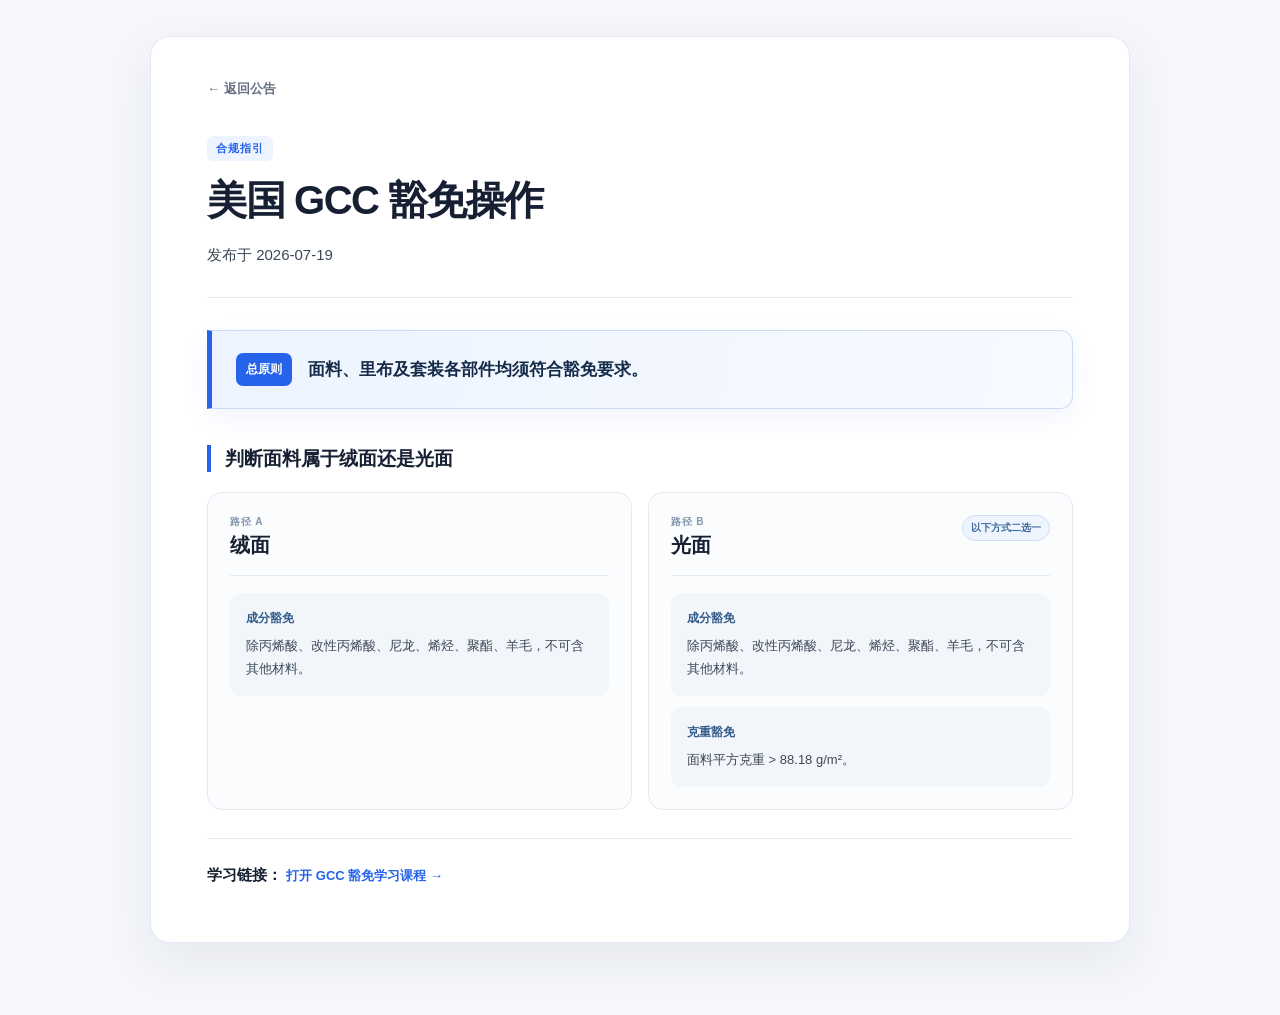
==== notice-gcc-exemption.html @ ce492dc9 "0719" ====
<!DOCTYPE html>
<html lang="zh-CN">
<head>
    <meta charset="UTF-8">
    <meta name="viewport" content="width=device-width, initial-scale=1.0">
    <meta name="description" content="美国 GCC 豁免操作说明">
    <title>美国 GCC 豁免操作 - 叉烧虫导航站</title>
    <link rel="stylesheet" href="css/style.css">
</head>
<body>
    <main class="notice-page">
        <article class="notice-article gcc-notice-article">
            <a class="notice-back" href="index.html#announcement">← 返回公告</a>

            <header class="notice-header">
                <span class="notice-label">合规指引</span>
                <h1>美国 GCC 豁免操作</h1>
                <p class="notice-date">发布于 2026-07-19</p>
            </header>

            <div class="notice-lead gcc-principle">
                <span>总原则</span>
                面料、里布及套装各部件均须符合豁免要求。
            </div>

            <section class="gcc-content">
                <div class="gcc-question">
                    <h2>判断面料属于绒面还是光面</h2>
                </div>

                <div class="gcc-branches">
                    <section class="gcc-branch">
                        <div class="gcc-branch-heading">
                            <div>
                                <span class="gcc-path-label">路径 A</span>
                                <h2>绒面</h2>
                            </div>
                        </div>

                        <div class="gcc-rule">
                            <span class="gcc-rule-type">成分豁免</span>
                            <p>除丙烯酸、改性丙烯酸、尼龙、烯烃、聚酯、羊毛，不可含其他材料。</p>
                        </div>
                    </section>

                    <section class="gcc-branch">
                        <div class="gcc-branch-heading">
                            <div>
                                <span class="gcc-path-label">路径 B</span>
                                <h2>光面</h2>
                            </div>
                            <span class="gcc-choice-label">以下方式二选一</span>
                        </div>

                        <div class="gcc-rule-list">
                            <div class="gcc-rule">
                                <span class="gcc-rule-type">成分豁免</span>
                                <p>除丙烯酸、改性丙烯酸、尼龙、烯烃、聚酯、羊毛，不可含其他材料。</p>
                            </div>

                            <div class="gcc-rule">
                                <span class="gcc-rule-type">克重豁免</span>
                                <p>面料平方克重 &gt; 88.18 g/m²。</p>
                            </div>
                        </div>
                    </section>
                </div>

                <p class="gcc-learning-link">
                    <strong>学习链接：</strong>
                    <a
                        href="https://agentseller.temu.com/main/course/detail?courseId=2501030000019"
                        target="_blank"
                        rel="noopener noreferrer"
                    >打开 GCC 豁免学习课程 →</a>
                </p>
            </section>
        </article>
    </main>
</body>
</html>
---- css/style.css ----
:root {
    --primary: #2563eb;
    --primary-dark: #1d4ed8;

    --background: #f5f7fb;
    --surface: #ffffff;

    --text: #172033;
    --muted: #667085;

    --border: #e4e8f0;

    --radius: 16px;

    --shadow:
        0 10px 30px rgba(26, 39, 66, 0.08);
}

* {
    margin: 0;
    padding: 0;
    box-sizing: border-box;
}

html {
    scroll-behavior: smooth;
}

body {
    min-height: 100vh;

    background: var(--background);
    color: var(--text);

    font-family:
        "PingFang SC",
        "Microsoft YaHei",
        Arial,
        sans-serif;
}

button,
input {
    font: inherit;
}

button {
    cursor: pointer;
}

a {
    color: inherit;
    text-decoration: none;
}

.site-header {
    position: sticky;
    top: 0;
    z-index: 1000;

    background: rgba(255, 255, 255, 0.96);
    border-bottom: 1px solid var(--border);
    backdrop-filter: blur(14px);
}

.header-inner {
    width: min(1200px, calc(100% - 40px));
    height: 76px;
    margin: 0 auto;

    display: grid;
    grid-template-columns: 1fr auto 1fr;
    align-items: center;
}

.site-logo {
    justify-self: start;

    font-size: 25px;
    font-weight: 800;
    letter-spacing: -1px;
}

.top-navigation {
    display: flex;
    align-items: center;
    gap: 42px;
}

.top-navigation a {
    color: #30394c;
    font-size: 15px;
    font-weight: 700;
}

.top-navigation a:hover {
    color: var(--primary);
}

.theme-toggle {
    justify-self: end;

    width: 44px;
    height: 44px;

    border: 0;
    border-radius: 50%;

    background: #eef4ff;
}

.page-container {
    width: min(1200px, calc(100% - 40px));
    margin: 22px auto 70px;
}

.hero-banner {
    height: 255px;

    border-radius: 18px;

    background-image:
        linear-gradient(
            90deg,
            rgba(0, 0, 0, 0.18),
            rgba(0, 0, 0, 0)
        ),
        url("../assets/suit-banner.jpg");

    background-position: center;
    background-size: cover;

    box-shadow: var(--shadow);
}

.announcement-section {
    margin-top: 24px;
}

.section-heading {
    display: flex;
    align-items: center;
    gap: 12px;

    padding: 20px 26px 14px;

    background: var(--surface);
    border: 1px solid var(--border);
    border-bottom: 0;
    border-radius: var(--radius) var(--radius) 0 0;
}

.section-heading-mark {
    font-size: 22px;
}

.section-heading h1 {
    font-size: 22px;
}

.announcement-list {
    overflow: hidden;

    background: var(--surface);
    border: 1px solid var(--border);
    border-radius: 0 0 var(--radius) var(--radius);

    box-shadow: var(--shadow);
}

.announcement-item {
    min-height: 72px;
    padding: 20px 28px;

    display: flex;
    align-items: center;
    justify-content: space-between;
    gap: 20px;

    border-bottom: 1px solid var(--border);
}

.announcement-item:last-child {
    border-bottom: 0;
}

.announcement-item.is-clickable {
    cursor: pointer;
    transition: background-color 0.18s ease;
}

.announcement-item.is-clickable:hover {
    background: #f7faff;
}

.announcement-item.is-clickable .announcement-title-row strong {
    color: var(--primary);
}

.notice-page {
    min-height: 100vh;
    padding: 36px 20px 72px;
    background: var(--background);
}

.notice-article {
    width: min(900px, 100%);
    margin: 0 auto;
    padding: 42px 56px 54px;
    background: var(--surface);
    border: 1px solid var(--border);
    border-radius: 20px;
    box-shadow: 0 18px 50px rgba(23, 42, 76, 0.07);
}

.notice-back {
    display: inline-flex;
    align-items: center;
    margin-bottom: 38px;
    color: var(--muted);
    font-size: 13px;
    font-weight: 700;
    transition: color 0.2s ease;
}

.notice-back:hover {
    color: var(--primary);
}

.notice-header {
    padding-bottom: 28px;
    border-bottom: 1px solid var(--border);
}

.notice-label {
    display: inline-flex;
    margin-bottom: 14px;
    padding: 5px 9px;
    border-radius: 6px;
    background: #edf4ff;
    color: var(--primary);
    font-size: 11px;
    font-weight: 800;
    letter-spacing: 0.08em;
}

.notice-article h1 {
    margin: 0 0 15px;
    max-width: 760px;
    font-size: clamp(27px, 4vw, 40px);
    line-height: 1.28;
    letter-spacing: -0.035em;
}

.notice-date {
    margin: 0;
    color: var(--muted);
    font-size: 12px;
}

.notice-lead {
    margin: 32px 0 36px;
    padding: 18px 20px;
    border-left: 3px solid var(--primary);
    background: #f6f9fe;
    color: var(--text);
    font-weight: 700;
    line-height: 1.75;
}

.notice-article p {
    margin: 0;
    color: #3d4858;
    font-size: 15px;
    line-height: 1.85;
}

.notice-content h2 {
    margin: 0 0 18px;
    font-size: 18px;
}

.notice-steps {
    display: grid;
    gap: 0;
    margin: 0;
    padding: 0;
    list-style: none;
}

.notice-steps li {
    display: grid;
    grid-template-columns: 42px minmax(0, 1fr);
    gap: 16px;
    padding: 20px 0;
    border-bottom: 1px solid var(--border);
}

.notice-step-number {
    padding-top: 2px;
    color: #8da6c8;
    font-size: 12px;
    font-weight: 800;
    letter-spacing: 0.08em;
}

.notice-steps strong {
    display: block;
    margin-bottom: 6px;
    color: var(--text);
    font-size: 15px;
}

.notice-entry {
    margin-top: 28px !important;
    padding-top: 2px;
}

.notice-entry strong {
    color: var(--text);
}

.notice-entry a {
    display: inline-flex;
    margin-left: 5px;
    color: var(--primary);
    font-size: 13px;
    font-weight: 800;
    white-space: nowrap;
}

.notice-entry a:hover {
    text-decoration: underline;
}

body.dark .notice-label {
    background: #26364a;
    color: #a9c4e3;
}

body.dark .notice-lead {
    background: #202b3f;
}

body.dark .notice-article p {
    color: #bdc7d6;
}

.gcc-notice-article {
    width: min(980px, 100%);
}

.gcc-principle {
    display: flex;
    align-items: center;
    gap: 16px;
    padding: 22px 24px;
    border: 1px solid #c9dbf5;
    border-left: 5px solid var(--primary);
    border-radius: 0 13px 13px 0;
    background: linear-gradient(100deg, #edf4ff 0%, #f7faff 100%);
    color: #162b49;
    font-size: 17px;
    font-weight: 800;
    box-shadow: 0 8px 24px rgba(37, 99, 235, 0.07);
}

.gcc-principle span {
    flex-shrink: 0;
    padding: 6px 10px;
    border-radius: 7px;
    background: var(--primary);
    color: #ffffff;
    font-size: 12px;
    font-weight: 800;
}

.gcc-question {
    margin-bottom: 20px;
    padding-left: 14px;
    border-left: 4px solid var(--primary);
}

.gcc-question h2 {
    font-size: 19px;
    line-height: 1.45;
}

.gcc-branches {
    display: grid;
    grid-template-columns: repeat(2, minmax(0, 1fr));
    gap: 16px;
}

.gcc-branch {
    padding: 22px;
    border: 1px solid var(--border);
    border-radius: 15px;
    background: #fbfcfe;
}

.gcc-branch-heading {
    min-height: 50px;
    display: flex;
    align-items: flex-start;
    justify-content: space-between;
    gap: 14px;
    margin-bottom: 17px;
    padding-bottom: 16px;
    border-bottom: 1px solid var(--border);
}

.gcc-path-label {
    display: block;
    margin-bottom: 3px;
    color: #8295ad;
    font-size: 10px;
    font-weight: 800;
    letter-spacing: 0.08em;
}

.gcc-branch-heading h2 {
    font-size: 20px;
}

.gcc-choice-label {
    flex-shrink: 0;
    padding: 5px 8px;
    border: 1px solid #cfe0f7;
    border-radius: 999px;
    background: #eef5ff;
    color: #426a9c;
    font-size: 10px;
    font-weight: 800;
}

.gcc-rule-list {
    display: grid;
    gap: 11px;
}

.gcc-rule {
    padding: 15px 16px;
    border-radius: 11px;
    background: #f2f6fb;
}

.gcc-rule-type {
    display: inline-flex;
    margin-bottom: 8px;
    color: #315b89;
    font-size: 12px;
    font-weight: 800;
}

.gcc-rule p {
    font-size: 13px;
    line-height: 1.75;
}

.gcc-learning-link {
    margin-top: 28px !important;
    padding-top: 22px;
    border-top: 1px solid var(--border);
}

.gcc-learning-link strong {
    color: var(--text);
}

.gcc-learning-link a {
    color: var(--primary);
    font-size: 13px;
    font-weight: 800;
}

.gcc-learning-link a:hover {
    text-decoration: underline;
}

body.dark .gcc-principle {
    border-color: #354a65;
    border-left-color: var(--primary);
    background: linear-gradient(100deg, #203047 0%, #1d283a 100%);
    color: #eef4ff;
}

body.dark .gcc-principle span {
    background: #3f73cf;
    color: #ffffff;
}

body.dark .gcc-choice-label {
    background: #26364a;
    color: #a9c4e3;
    border-color: #354a65;
}

body.dark .gcc-branch {
    background: #1c2638;
}

body.dark .gcc-rule {
    background: #222e42;
}

body.dark .gcc-rule-type {
    color: #a9c4e3;
}

@media (max-width: 600px) {
    .notice-page {
        padding: 12px 10px 36px;
    }

    .notice-article {
        padding: 25px 20px 34px;
        border-radius: 14px;
    }

    .notice-back {
        margin-bottom: 27px;
    }

    .notice-header {
        padding-bottom: 22px;
    }

    .notice-lead {
        margin: 24px 0 28px;
        padding: 15px 16px;
    }

    .notice-article p {
        font-size: 14px;
    }

    .notice-steps li {
        grid-template-columns: 32px minmax(0, 1fr);
        gap: 10px;
        padding: 17px 0;
    }

    .notice-entry a {
        display: table;
        margin: 8px 0 0;
    }

    .gcc-principle {
        align-items: flex-start;
        flex-direction: column;
        gap: 8px;
    }

    .gcc-branches {
        grid-template-columns: 1fr;
    }

    .gcc-branch {
        padding: 18px;
    }

    .gcc-learning-link a {
        display: table;
        margin-top: 7px;
    }
}

.announcement-title-row {
    display: flex;
    align-items: center;
    gap: 7px;

    font-size: 15px;
}

.announcement-badge {
    padding: 3px 7px;

    border-radius: 6px;

    font-size: 11px;
    font-weight: 800;
}

.announcement-badge.pinned {
    background: #fff4d8;
    color: #9a6b12;
}

.announcement-badge.new {
    background: #2563eb;
    color: #ffffff;
}

.announcement-date {
    flex-shrink: 0;

    color: var(--muted);
    font-size: 14px;
}

.featured-path {
    margin-top: 28px;
}

.featured-path-title-row {
    display: flex;
    align-items: center;
    justify-content: space-between;
    gap: 18px;
}

.featured-path-toggle {
    width: 36px;
    height: 36px;
    display: inline-flex;
    align-items: center;
    justify-content: center;
    flex-shrink: 0;
    border: 1px solid var(--border);
    border-radius: 9px;
    background: var(--surface);
    color: var(--muted);
    transition: border-color 0.18s ease, color 0.18s ease, background 0.18s ease;
}

.featured-path-toggle:hover {
    border-color: #bfd0e7;
    background: #f4f8fd;
    color: var(--primary);
}

.featured-path-toggle-icon {
    width: 9px;
    height: 9px;
    border-top: 2px solid currentColor;
    border-left: 2px solid currentColor;
    transform: translateY(2px) rotate(45deg);
    transition: transform 0.22s ease;
}

.featured-path-toggle.is-collapsed .featured-path-toggle-icon {
    transform: translateY(-2px) rotate(225deg);
}

.featured-path-list[hidden] {
    display: none;
}

body.dark .featured-path-toggle:hover {
    background: #26364a;
}

.featured-path-list {
    display: grid;
    gap: 8px;
}

.featured-path-row {
    display: grid;
    grid-template-columns: 106px minmax(0, 1fr) 64px;
    align-items: center;
    gap: 16px;
    min-height: 58px;
    padding: 10px 12px 10px 14px;
    border: 1px solid var(--border);
    border-radius: 12px;
    background: var(--surface);
    box-shadow: 0 1px 2px rgba(15, 23, 42, 0.025);
    transition: border-color 0.18s ease, box-shadow 0.18s ease, transform 0.18s ease;
}

.featured-path-row:hover {
    border-color: #cbd9ec;
    box-shadow: 0 7px 20px rgba(23, 42, 76, 0.07);
    transform: translateY(-1px);
}

.featured-path-category {
    display: inline-flex;
    justify-content: center;
    padding: 6px 8px;
    border: 1px solid #d9e4f3;
    border-radius: 7px;
    background: #f1f5fb;
    color: #294766;
    font-size: 13px;
    font-weight: 700;
    white-space: nowrap;
}

.featured-path-value {
    display: flex;
    align-items: center;
    gap: 7px;
    min-width: 0;
}

.featured-path-exempt {
    flex-shrink: 0;
    padding: 3px 6px;
    border: 1px solid #ccefb9;
    border-radius: 6px;
    background: #f0fbe9;
    color: #3a9d17;
    font-size: 11px;
    font-weight: 800;
}

.featured-path-breadcrumb {
    display: flex;
    align-items: center;
    flex-wrap: wrap;
    gap: 3px 6px;
    min-width: 0;
    color: var(--muted);
    font-size: 12px;
    line-height: 1.55;
}

.featured-path-segment:last-of-type {
    color: var(--text);
    font-weight: 700;
}

.featured-path-separator {
    color: #b4bfce;
    font-size: 16px;
    line-height: 1;
}

.featured-path-copy {
    min-height: 34px;
    padding: 0 11px;
    border: 1px solid #d2e1fb;
    border-radius: 8px;
    background: #f4f8ff;
    color: var(--primary);
    font-size: 12px;
    font-weight: 700;
    transition: 0.2s;
}

.featured-path-copy:hover {
    border-color: var(--primary);
    background: var(--primary);
    color: #ffffff;
}

.featured-path-copy.is-copied {
    border-color: #bce5c8;
    background: #eaf8ee;
    color: #218a3c;
}

@media (max-width: 760px) {
    .featured-path-list {
        gap: 7px;
    }

    .featured-path-row {
        grid-template-columns: auto minmax(0, 1fr) 54px;
        gap: 8px;
        padding: 10px;
    }

    .featured-path-category {
        padding: 6px 8px;
        font-size: 12px;
    }

    .featured-path-value {
        align-items: flex-start;
        flex-wrap: wrap;
        gap: 4px 6px;
    }

    .featured-path-breadcrumb {
        font-size: 11px;
        line-height: 1.55;
    }

    .featured-path-copy {
        min-height: 34px;
        font-size: 12px;
    }
}

.directory-section {
    margin-top: 30px;
    scroll-margin-top: 100px;
}

.category-heading {
    margin-bottom: 16px;
    padding-left: 14px;

    border-left: 4px solid var(--primary);
}

.category-heading h2 {
    font-size: 21px;
}

.contact-grid {
    display: grid;
    grid-template-columns: repeat(2, minmax(0, 1fr));
    gap: 14px;
}

.contact-wide-row {
    grid-column: 1 / -1;
    display: flex;
    align-items: center;
    justify-content: space-between;
    gap: 24px;
    padding: 18px 20px;
    background: var(--surface);
    border: 1px solid var(--border);
    border-radius: var(--radius);
    box-shadow: var(--shadow);
}

.contact-wide-content {
    min-width: 0;
}

.contact-wide-content h3 {
    margin-bottom: 8px;
    font-size: 16px;
}

.onboarding-details {
    display: flex;
    align-items: center;
    flex-wrap: wrap;
    gap: 7px 24px;
}

.contact-detail-group {
    display: flex;
    align-items: center;
    flex-wrap: wrap;
}

.contact-detail-label {
    color: var(--muted);
    font-size: 13px;
}

.contact-onboarding-link {
    color: var(--primary);
    font-size: 13px;
    font-weight: 700;
    word-break: break-all;
}

.contact-onboarding-link:hover {
    text-decoration: underline;
}

.contact-invite-code {
    padding: 3px 8px;
    border-radius: 6px;
    background: #fff5dc;
    color: #a66300;
    font-size: 13px;
    letter-spacing: 0.04em;
}

.contact-wide-actions {
    display: flex;
    flex-shrink: 0;
    gap: 8px;
}

.contact-wide-button {
    min-height: 36px;
    padding: 0 13px;
    border: 1px solid #d7e2f2;
    border-radius: 9px;
    background: #f7f9fc;
    color: #405269;
    font-size: 12px;
    font-weight: 800;
}

.contact-wide-button.primary {
    border-color: #d2e1fb;
    background: #edf4ff;
    color: var(--primary);
}

.contact-wide-button:hover {
    transform: translateY(-1px);
    filter: brightness(0.98);
}

.address-content p {
    margin: 2px 0 0;
    color: var(--muted);
    font-size: 13px;
    line-height: 1.55;
}

.contact-card {
    min-height: 108px;
    padding: 16px 18px;

    display: flex;
    align-items: center;
    gap: 14px;

    background: var(--surface);
    border: 1px solid var(--border);
    border-radius: var(--radius);

    box-shadow: var(--shadow);
}

.contact-card-icon {
    width: 44px;
    height: 44px;

    display: flex;
    align-items: center;
    justify-content: center;
    flex-shrink: 0;

    border-radius: 13px;

    background: #f0f5ff;

    font-family: "Apple Color Emoji", "Segoe UI Emoji", sans-serif;
    font-size: 23px;
    line-height: 1;
}

/* 微信：低饱和青绿色 */
.contact-card-copy .contact-card-icon {
    background: #edf7f4;
}

/* 电话：柔和灰蓝色 */
.contact-card-phone .contact-card-icon {
    background: #eff4fa;
}

.contact-card-body {
    min-width: 0;
    flex: 1;
}

.contact-card-body h3 {
    margin-bottom: 3px;

    font-size: 18px;
    font-weight: 700;
    letter-spacing: -0.01em;
}

.contact-card-subtitle {
    margin-bottom: 10px;

    color: #7b8798;

    font-size: 12px;
    line-height: 1.45;
}

.contact-action-button {

    width: 100%;

    height: 36px;

    border-radius: 999px;

    border: 0;

    font-size: 13px;
    font-weight: 700;

    transition: .25s;
}

.contact-action-button:hover {

    transform: translateY(-2px);

    box-shadow: 0 8px 18px rgba(0,0,0,.08);

}

.contact-card-copy .contact-action-button {
    background: #edf7f4;
    color: #287d70;
}

.contact-card-phone .contact-action-button {
    background: #eff4fa;
    color: #3f6592;
}

.contact-card-copy .contact-action-button:hover {
    background: #e2f2ed;
}

.contact-card-phone .contact-action-button:hover {
    background: #e4edf7;
}

body.dark .contact-card-copy .contact-card-icon,
body.dark .contact-card-copy .contact-action-button {
    background: #223b38;
    color: #8ed0c2;
}

body.dark .contact-card-phone .contact-card-icon,
body.dark .contact-card-phone .contact-action-button {
    background: #26364a;
    color: #a9c4e3;
}

.list-section-grid {
    margin-top: 26px;

    display: grid;
    grid-template-columns: repeat(2, minmax(0, 1fr));
    gap: 20px;
}

.list-section {
    overflow: hidden;

    background: var(--surface);
    border: 1px solid var(--border);
    border-radius: var(--radius);

    box-shadow: var(--shadow);

    scroll-margin-top: 100px;
}

.list-section-title {
    padding: 18px 24px;

    border-bottom: 1px solid var(--border);

    font-size: 19px;
}

.navigation-list {
    padding: 4px 20px 10px;
}

.navigation-list-item {
    width: 100%;
    min-height: 50px;

    display: flex;
    align-items: center;
    justify-content: space-between;

    border: 0;
    border-bottom: 1px solid var(--border);

    background: transparent;
    color: var(--text);

    text-align: left;
    font-size: 15px;
}

.navigation-list-item:last-child {
    border-bottom: 0;
}

.navigation-list-item:hover {
    color: var(--primary);
}

.navigation-list-arrow {
    color: var(--primary);
    font-size: 27px;
    line-height: 1;
}

.site-footer {
    background: var(--surface);
    border-top: 1px solid var(--border);
}

.footer-inner {
    width: min(1200px, calc(100% - 40px));
    min-height: 88px;
    margin: 0 auto;

    display: flex;
    align-items: center;
    justify-content: space-between;

    color: var(--muted);
    font-size: 13px;
}

.back-to-top {
    position: fixed;
    right: 20px;
    bottom: 20px;

    width: 44px;
    height: 44px;

    border: 0;
    border-radius: 50%;

    background: var(--primary);
    color: #ffffff;

    opacity: 0;
    visibility: hidden;

    box-shadow: var(--shadow);

    transition: 0.2s;
}

.back-to-top.show {
    opacity: 1;
    visibility: visible;
}

.toast {
    position: fixed;
    left: 50%;
    bottom: 28px;
    z-index: 2000;

    padding: 12px 18px;

    border-radius: 10px;

    background: #172033;
    color: #ffffff;

    opacity: 0;
    visibility: hidden;

    transform: translateX(-50%) translateY(10px);
    transition: 0.2s;
}

.toast.show {
    opacity: 1;
    visibility: visible;
    transform: translateX(-50%) translateY(0);
}

body.dark {
    --background: #101726;
    --surface: #192235;
    --text: #f4f7fc;
    --muted: #aab4c5;
    --border: #2e3a50;
}

body.dark .site-header {
    background: rgba(16, 23, 38, 0.95);
}

body.dark .top-navigation a {
    color: #d7deea;
}
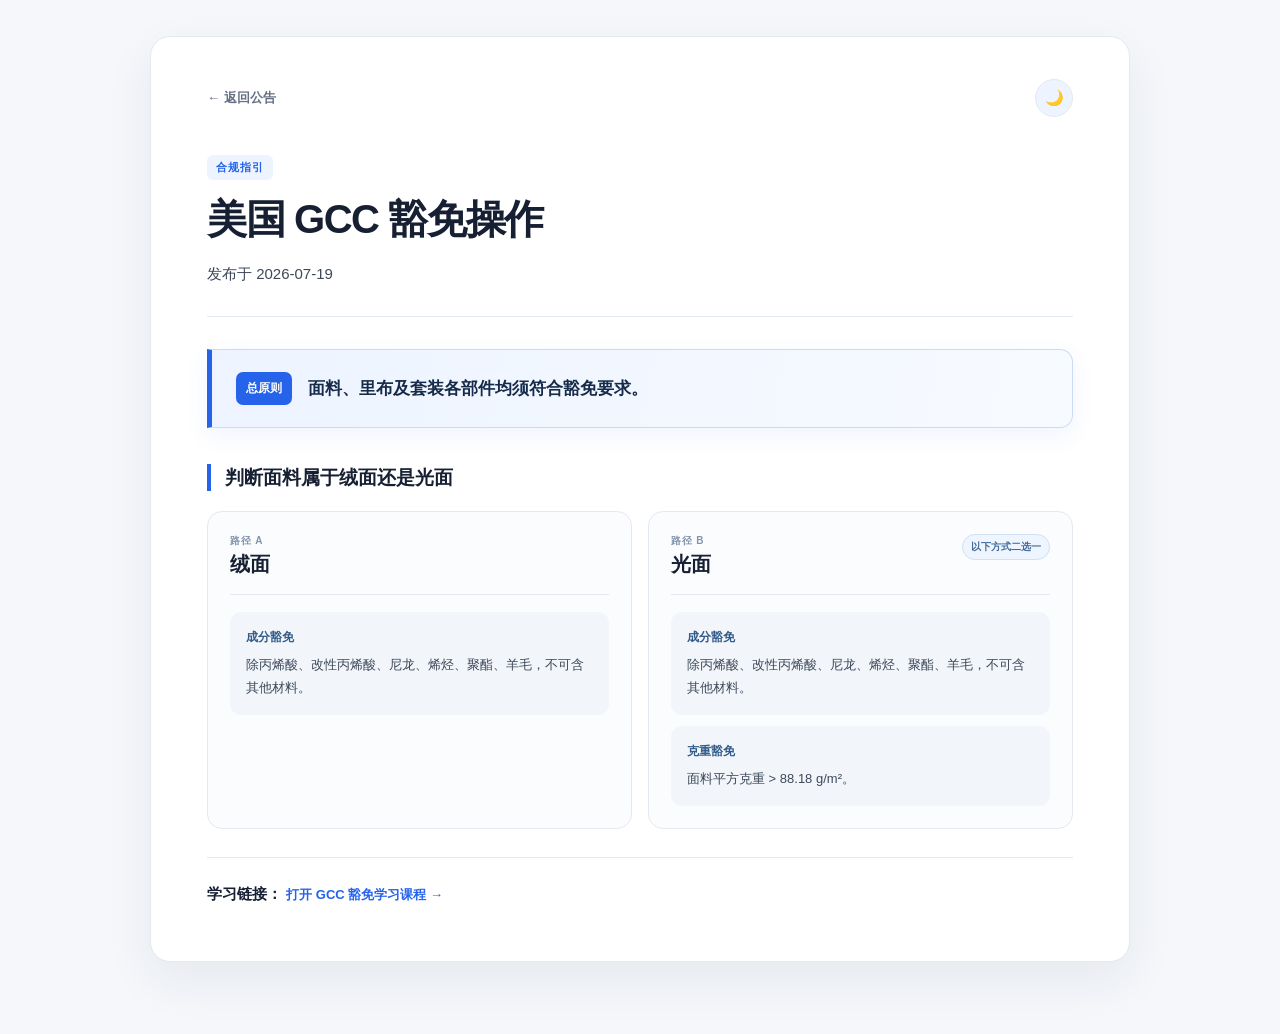
==== commit b680c22b: "0719" ====
--- a/notice-gcc-exemption.html
+++ b/notice-gcc-exemption.html
@@ -8,9 +8,17 @@
     <link rel="stylesheet" href="css/style.css">
 </head>
 <body>
+    <script>
+        if (localStorage.getItem("navigation-theme") === "dark") {
+            document.body.classList.add("dark");
+        }
+    </script>
     <main class="notice-page">
         <article class="notice-article gcc-notice-article">
-            <a class="notice-back" href="index.html#announcement">← 返回公告</a>
+            <div class="notice-topbar">
+                <a class="notice-back" href="index.html#announcement">← 返回公告</a>
+                <button id="themeToggle" class="notice-theme-toggle" type="button" aria-label="切换深色模式">🌙</button>
+            </div>
 
             <header class="notice-header">
                 <span class="notice-label">合规指引</span>
@@ -77,5 +85,6 @@
             </section>
         </article>
     </main>
+    <script src="js/app.js"></script>
 </body>
 </html>
--- a/css/style.css
+++ b/css/style.css
@@ -213,10 +213,18 @@
     box-shadow: 0 18px 50px rgba(23, 42, 76, 0.07);
 }
 
+.notice-topbar {
+    display: flex;
+    align-items: center;
+    justify-content: space-between;
+    gap: 20px;
+    margin-bottom: 38px;
+}
+
 .notice-back {
     display: inline-flex;
     align-items: center;
-    margin-bottom: 38px;
+    margin: 0;
     color: var(--muted);
     font-size: 13px;
     font-weight: 700;
@@ -225,6 +233,29 @@
 
 .notice-back:hover {
     color: var(--primary);
+}
+
+.notice-theme-toggle {
+    width: 38px;
+    height: 38px;
+    display: inline-flex;
+    align-items: center;
+    justify-content: center;
+    flex-shrink: 0;
+    border: 1px solid var(--border);
+    border-radius: 50%;
+    background: #eef4ff;
+    font-size: 15px;
+    transition: border-color 0.2s ease, background 0.2s ease, transform 0.2s ease;
+}
+
+.notice-theme-toggle:hover {
+    border-color: #bfd0e7;
+    transform: translateY(-1px);
+}
+
+body.dark .notice-theme-toggle {
+    background: #26364a;
 }
 
 .notice-header {
@@ -518,7 +549,7 @@
         border-radius: 14px;
     }
 
-    .notice-back {
+    .notice-topbar {
         margin-bottom: 27px;
     }
 
